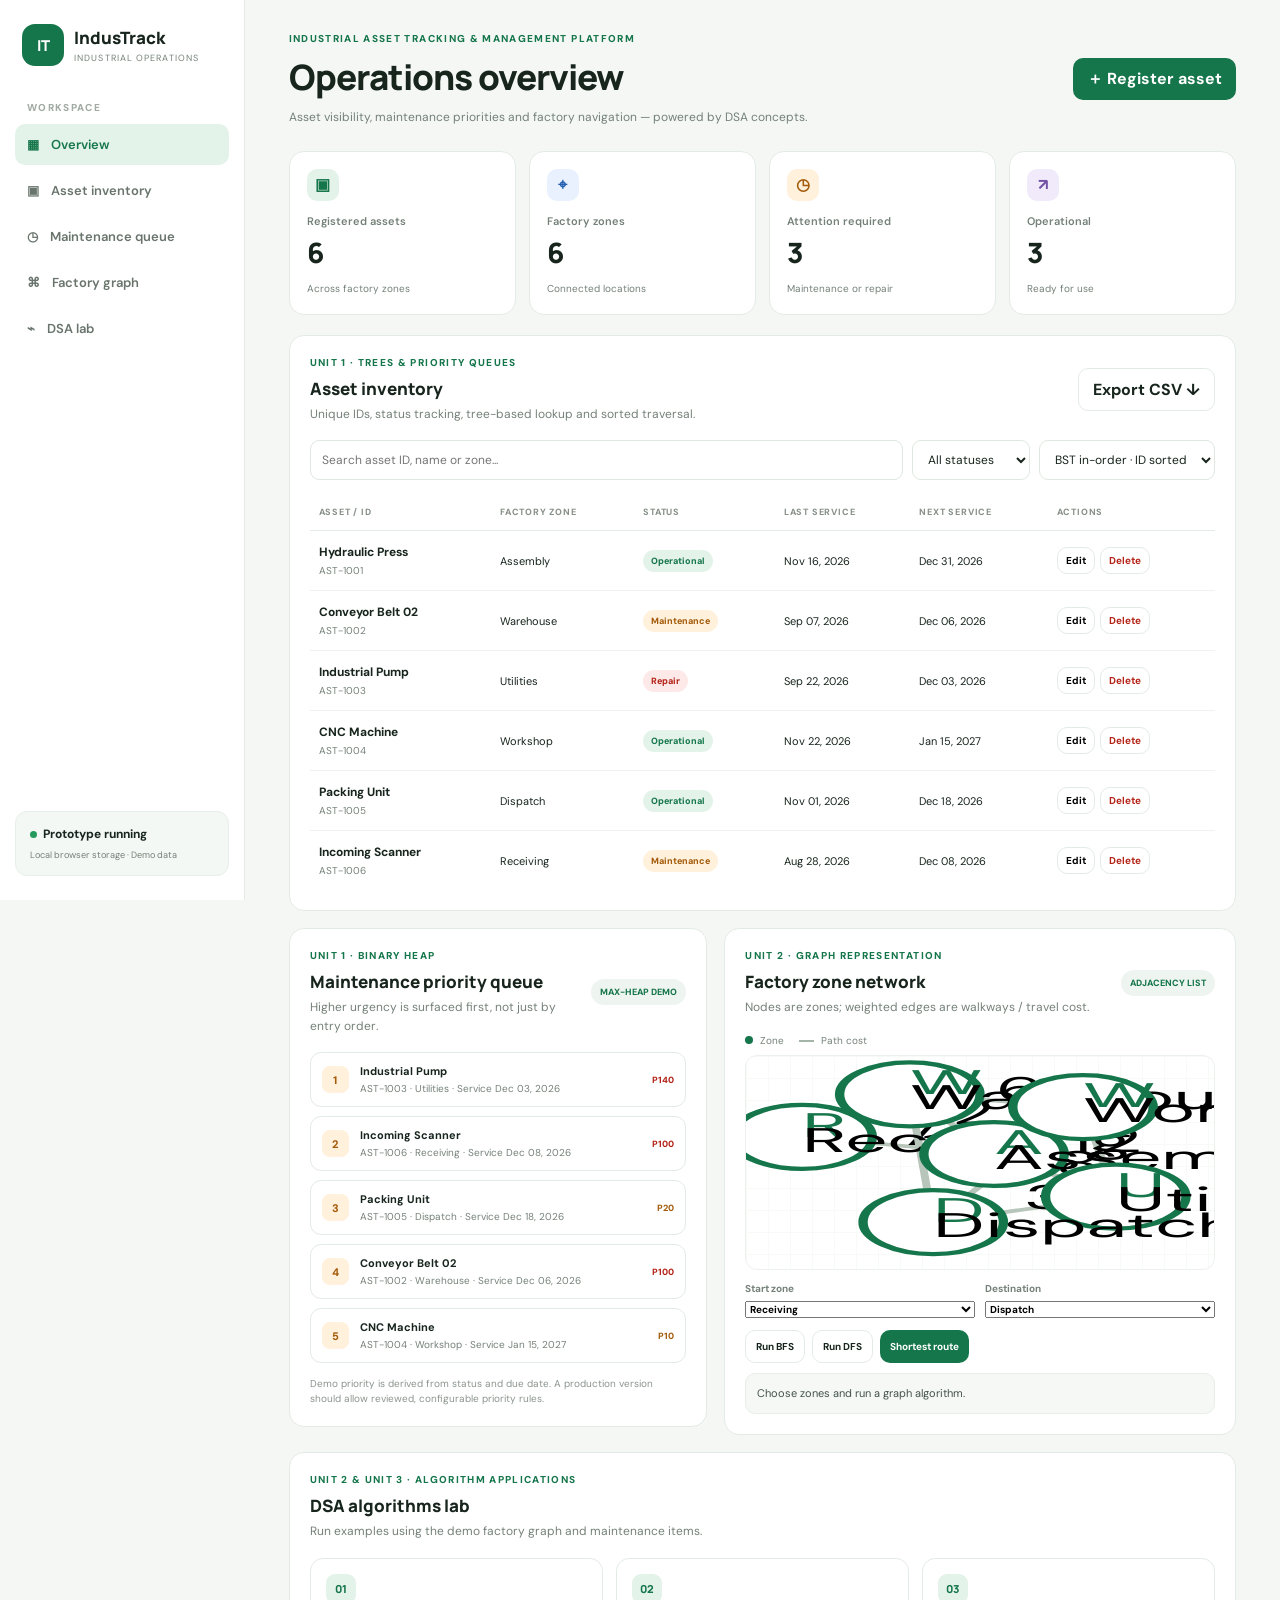
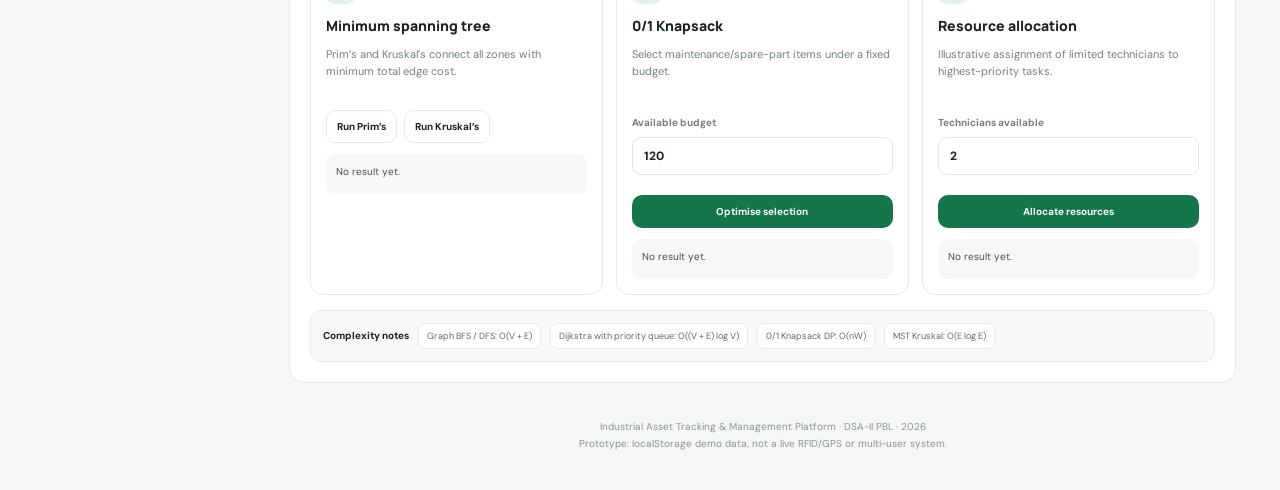
==== index.html @ 3bcb3d61 "Implement DSA-based industrial asset tracking" ====
<!DOCTYPE html>
<html lang="en">
<head>
  <meta charset="UTF-8">
  <meta name="viewport" content="width=device-width, initial-scale=1.0">
  <meta name="description" content="Industrial Asset Tracking and Management Platform with DSA visualisations for inventory, maintenance, factory navigation and resource optimisation.">
  <title>IndusTrack | Industrial Asset Tracking</title>
  <link rel="stylesheet" href="style.css">
</head>
<body>
  <aside class="sidebar">
    <a class="brand" href="#overview"><span class="brand-mark">IT</span><span><strong>IndusTrack</strong><small>INDUSTRIAL OPERATIONS</small></span></a>
    <p class="nav-label">WORKSPACE</p>
    <nav>
      <a class="nav-link active" href="#overview">▦ <span>Overview</span></a>
      <a class="nav-link" href="#inventory">▣ <span>Asset inventory</span></a>
      <a class="nav-link" href="#maintenance">◷ <span>Maintenance queue</span></a>
      <a class="nav-link" href="#factory">⌘ <span>Factory graph</span></a>
      <a class="nav-link" href="#algorithms">⌁ <span>DSA lab</span></a>
    </nav>
    <div class="sidebar-bottom"><span class="live-dot"></span><strong>Prototype running</strong><small>Local browser storage · Demo data</small></div>
  </aside>

  <main class="main">
    <header class="topbar" id="overview">
      <div><p class="eyebrow">INDUSTRIAL ASSET TRACKING & MANAGEMENT PLATFORM</p><h1>Operations overview</h1><p class="muted">Asset visibility, maintenance priorities and factory navigation — powered by DSA concepts.</p></div>
      <button class="primary" id="addAssetTop">＋ Register asset</button>
    </header>

    <section class="stats">
      <article class="stat-card"><div class="stat-icon green-icon">▣</div><span class="stat-label">Registered assets</span><strong id="totalAssets">0</strong><span class="stat-foot">Across factory zones</span></article>
      <article class="stat-card"><div class="stat-icon blue-icon">⌖</div><span class="stat-label">Factory zones</span><strong id="zoneCount">0</strong><span class="stat-foot">Connected locations</span></article>
      <article class="stat-card"><div class="stat-icon amber-icon">◷</div><span class="stat-label">Attention required</span><strong id="attentionAssets">0</strong><span class="stat-foot">Maintenance or repair</span></article>
      <article class="stat-card"><div class="stat-icon purple-icon">↗</div><span class="stat-label">Operational</span><strong id="operationalAssets">0</strong><span class="stat-foot">Ready for use</span></article>
    </section>

    <section class="panel" id="inventory">
      <div class="panel-head"><div><p class="eyebrow">UNIT 1 · TREES & PRIORITY QUEUES</p><h2>Asset inventory</h2><p class="muted">Unique IDs, status tracking, tree-based lookup and sorted traversal.</p></div><button class="secondary" id="exportBtn">Export CSV ↓</button></div>
      <div class="toolbar"><input id="searchInput" type="search" placeholder="Search asset ID, name or zone..." aria-label="Search assets"><select id="statusFilter" aria-label="Filter assets by status"><option value="All">All statuses</option><option>Operational</option><option>Maintenance</option><option>Repair</option><option>Retired</option></select><select id="treeOrder" aria-label="Inventory traversal"><option value="id">BST in-order · ID sorted</option><option value="name">Name sorted</option><option value="zone">Zone sorted</option></select></div>
      <div class="table-wrap"><table><thead><tr><th>ASSET / ID</th><th>FACTORY ZONE</th><th>STATUS</th><th>LAST SERVICE</th><th>NEXT SERVICE</th><th>ACTIONS</th></tr></thead><tbody id="assetTable"></tbody></table></div>
      <div id="emptyState" class="empty-state" hidden><div class="empty-icon">▣</div><h3>No matching assets</h3><p>Try another filter or register an asset.</p><button class="primary" id="addAssetEmpty">Register first asset</button></div>
    </section>

    <div class="two-col">
      <section class="panel" id="maintenance">
        <div class="panel-head"><div><p class="eyebrow">UNIT 1 · BINARY HEAP</p><h2>Maintenance priority queue</h2><p class="muted">Higher urgency is surfaced first, not just by entry order.</p></div><span class="pill">MAX-HEAP DEMO</span></div>
        <div id="maintenanceList" class="queue-list"></div>
        <p class="tiny-note">Demo priority is derived from status and due date. A production version should allow reviewed, configurable priority rules.</p>
      </section>
      <section class="panel" id="factory">
        <div class="panel-head"><div><p class="eyebrow">UNIT 2 · GRAPH REPRESENTATION</p><h2>Factory zone network</h2><p class="muted">Nodes are zones; weighted edges are walkways / travel cost.</p></div><span class="pill">ADJACENCY LIST</span></div>
        <div class="graph-summary"><span><i class="legend-node"></i> Zone</span><span><i class="legend-edge"></i> Path cost</span></div>
        <div id="graphView" class="graph-view" aria-label="Factory zone graph"></div>
        <div class="route-controls">
          <label>Start zone<select id="startZone"></select></label>
          <label>Destination<select id="endZone"></select></label>
        </div>
        <div class="button-row"><button class="secondary" id="bfsBtn">Run BFS</button><button class="secondary" id="dfsBtn">Run DFS</button><button class="primary" id="dijkstraBtn">Shortest route</button></div>
        <div id="graphResult" class="result-box">Choose zones and run a graph algorithm.</div>
      </section>
    </div>

    <section class="panel" id="algorithms">
      <div class="panel-head"><div><p class="eyebrow">UNIT 2 & UNIT 3 · ALGORITHM APPLICATIONS</p><h2>DSA algorithms lab</h2><p class="muted">Run examples using the demo factory graph and maintenance items.</p></div></div>
      <div class="algorithm-grid">
        <article class="algorithm-card"><div class="algo-number">01</div><h3>Minimum spanning tree</h3><p>Prim’s and Kruskal’s connect all zones with minimum total edge cost.</p><div class="button-row"><button class="secondary" id="primBtn">Run Prim’s</button><button class="secondary" id="kruskalBtn">Run Kruskal’s</button></div><div id="mstResult" class="mini-result">No result yet.</div></article>
        <article class="algorithm-card"><div class="algo-number">02</div><h3>0/1 Knapsack</h3><p>Select maintenance/spare-part items under a fixed budget.</p><label>Available budget <input id="budgetInput" type="number" min="1" value="120" step="10"></label><button class="primary full-btn" id="knapsackBtn">Optimise selection</button><div id="knapsackResult" class="mini-result">No result yet.</div></article>
        <article class="algorithm-card"><div class="algo-number">03</div><h3>Resource allocation</h3><p>Illustrative assignment of limited technicians to highest-priority tasks.</p><label>Technicians available <input id="technicianInput" type="number" min="1" max="10" value="2"></label><button class="primary full-btn" id="allocateBtn">Allocate resources</button><div id="allocationResult" class="mini-result">No result yet.</div></article>
      </div>
      <div class="complexity-strip"><strong>Complexity notes</strong><span>Graph BFS / DFS: O(V + E)</span><span>Dijkstra with priority queue: O((V + E) log V)</span><span>0/1 Knapsack DP: O(nW)</span><span>MST Kruskal: O(E log E)</span></div>
    </section>

    <footer>Industrial Asset Tracking & Management Platform · DSA-II PBL · <span id="year"></span><br><span class="footer-note">Prototype: localStorage demo data, not a live RFID/GPS or multi-user system.</span></footer>
  </main>

  <dialog id="assetDialog">
    <form id="assetForm">
      <div class="dialog-head"><div><p class="eyebrow">ASSET REGISTER</p><h2 id="dialogTitle">Register asset</h2></div><button type="button" class="icon-button" id="closeDialog" aria-label="Close">×</button></div>
      <input type="hidden" id="assetKey">
      <label>Asset name<input id="assetName" required maxlength="80" placeholder="e.g. Hydraulic Press"></label>
      <div class="form-grid"><label>Unique asset ID<input id="assetId" required maxlength="30" placeholder="e.g. AST-1005"></label><label>Factory zone<input id="assetLocation" required maxlength="80" placeholder="e.g. Assembly Line B"></label></div>
      <div class="form-grid"><label>Status<select id="assetStatus"><option>Operational</option><option>Maintenance</option><option>Repair</option><option>Retired</option></select></label><label>Next service date<input id="nextService" type="date" required></label></div>
      <label>Last service date<input id="lastService" type="date"></label>
      <p id="formError" class="form-error" role="alert"></p>
      <div class="dialog-actions"><button type="button" class="secondary" id="cancelDialog">Cancel</button><button type="submit" class="primary">Save asset</button></div>
    </form>
  </dialog>
  <script src="app.js"></script>
</body>
</html>
---- style.css ----
@import url('https://fonts.googleapis.com/css2?family=DM+Sans:wght@400;500;600;700&family=Manrope:wght@400;500;600;700;800&display=swap');
:root{--ink:#17251d;--muted:#748178;--line:#e4ebe5;--canvas:#f4f7f4;--green:#16764b;--green-dark:#105a38;--mint:#e4f3e9;--amber:#a45b0b;--amber-bg:#fff1dc;--red:#b42318;--red-bg:#fde9e7;--blue:#245fb0;--blue-bg:#e9f1ff;--purple:#7351a6;--purple-bg:#f0eafa;--white:#fff}
*{box-sizing:border-box}html{scroll-behavior:smooth;scroll-padding-top:22px}body{margin:0;background:var(--canvas);color:var(--ink);font-family:"DM Sans",sans-serif;display:flex;min-height:100vh}button,input,select{font:inherit}button{cursor:pointer;border:0;border-radius:10px;padding:10px 14px;font-weight:700;transition:background .15s,transform .15s}button:active{transform:scale(.98)}.primary{background:var(--green);color:white}.primary:hover{background:var(--green-dark)}.secondary{background:white;border:1px solid var(--line);color:var(--ink)}.secondary:hover{background:#f6faf6}.sidebar{width:245px;position:fixed;inset:0 auto 0 0;background:#fff;border-right:1px solid var(--line);padding:24px 15px;display:flex;flex-direction:column;z-index:3}.brand{display:flex;gap:10px;align-items:center;text-decoration:none;color:inherit;padding:0 7px 35px}.brand-mark{width:42px;height:42px;border-radius:13px;background:var(--green);color:#fff;display:grid;place-items:center;font:800 15px Manrope}.brand strong{display:block;font:800 17px Manrope}.brand small{display:block;font-size:9px;letter-spacing:1.1px;color:var(--muted);margin-top:3px}.nav-label,.eyebrow{font-size:10px;font-weight:800;letter-spacing:1.35px;color:var(--green);margin:0 0 8px}.nav-label{color:#a1aaa3;padding-left:12px;margin-bottom:10px}.sidebar nav{display:grid;gap:5px}.nav-link{padding:12px;border-radius:10px;text-decoration:none;color:#69756c;display:flex;gap:12px;align-items:center;font-weight:600;font-size:13px}.nav-link.active,.nav-link:hover{background:var(--mint);color:var(--green)}.sidebar-bottom{margin-top:auto;background:#f4f8f4;border:1px solid #e8efe8;padding:14px;border-radius:12px;font-size:11px}.sidebar-bottom strong{font-size:12px}.sidebar-bottom small{display:block;color:var(--muted);margin-top:7px}.live-dot{display:inline-block;width:7px;height:7px;border-radius:50%;background:#269a5e;margin-right:6px}.main{width:calc(100% - 245px);margin-left:245px;padding:32px clamp(18px,3.4vw,52px) 20px;max-width:1700px}.topbar{display:flex;justify-content:space-between;align-items:center;gap:18px;margin-bottom:24px}.topbar h1{font:800 clamp(25px,3vw,35px) Manrope;letter-spacing:-1px;margin:0 0 7px}.muted{color:var(--muted);font-size:12px;line-height:1.55;margin:0}.stats{display:grid;grid-template-columns:repeat(4,minmax(0,1fr));gap:13px;margin-bottom:20px}.stat-card,.panel{background:var(--white);border:1px solid var(--line);border-radius:15px}.stat-card{padding:17px;position:relative}.stat-icon{width:32px;height:32px;border-radius:10px;display:grid;place-items:center;font-weight:800;margin-bottom:13px}.green-icon{background:var(--mint);color:var(--green)}.blue-icon{background:var(--blue-bg);color:var(--blue)}.amber-icon{background:var(--amber-bg);color:var(--amber)}.purple-icon{background:var(--purple-bg);color:var(--purple)}.stat-label{display:block;color:var(--muted);font-size:11px;font-weight:600}.stat-card strong{display:block;font:800 28px Manrope;margin:5px 0}.stat-foot{font-size:10px;color:var(--muted)}.panel{padding:20px;margin-bottom:17px}.panel-head{display:flex;align-items:center;justify-content:space-between;gap:15px;margin-bottom:17px}.panel h2{font:800 17px Manrope;margin:0 0 5px}.pill{border-radius:40px;background:#eef4ef;color:var(--green);font-size:9px;font-weight:800;padding:7px 9px;white-space:nowrap}.toolbar{display:flex;gap:9px;margin-bottom:14px}.toolbar input{flex:1;min-width:140px}.toolbar input,.toolbar select,input,form select{border:1px solid #dfe7e0;border-radius:9px;background:white;padding:10px 11px;color:var(--ink);outline:none;font-size:12px}.toolbar input:focus,input:focus,select:focus{border-color:#69a986;box-shadow:0 0 0 3px #e6f4eb}.table-wrap{overflow-x:auto}table{border-collapse:collapse;width:100%;min-width:760px;text-align:left}th{font-size:9px;letter-spacing:.8px;color:#879188;font-weight:800;padding:12px 9px;border-bottom:1px solid var(--line)}td{padding:13px 9px;border-bottom:1px solid #eff3ef;font-size:11px;vertical-align:middle}tbody tr:last-child td{border-bottom:0}.asset-name{font-weight:700;font-size:12px;display:block}.asset-id{color:var(--muted);font-size:10px;display:block;margin-top:4px}.status{display:inline-flex;border-radius:30px;padding:5px 8px;font-size:9px;font-weight:800;white-space:nowrap}.status-Operational{background:var(--mint);color:var(--green)}.status-Maintenance{background:var(--amber-bg);color:var(--amber)}.status-Repair{background:var(--red-bg);color:var(--red)}.status-Retired{background:#edf0ee;color:#59635d}.actions{display:flex;gap:5px}.small-btn{padding:6px 8px;border:1px solid var(--line);background:#fff;font-size:10px}.small-btn.delete{color:var(--red)}.empty-state{text-align:center;padding:30px 8px}.empty-state h3{margin:0 0 7px}.empty-state p{font-size:12px;color:var(--muted);margin-bottom:14px}.empty-icon{font-size:30px;color:var(--green);margin-bottom:8px}.two-col{display:grid;grid-template-columns:minmax(0,.9fr) minmax(0,1.1fr);gap:17px;align-items:start}.queue-list{display:grid;gap:9px}.queue-item{display:grid;grid-template-columns:28px minmax(0,1fr) auto;align-items:center;gap:10px;padding:11px;border:1px solid var(--line);border-radius:11px}.queue-rank{height:27px;width:27px;display:grid;place-items:center;border-radius:8px;background:var(--amber-bg);color:var(--amber);font-size:11px;font-weight:800}.queue-item strong{display:block;font-size:11px}.queue-item small{display:block;color:var(--muted);font-size:10px;margin-top:4px}.priority{font-size:9px;font-weight:800;color:var(--amber)}.priority.high{color:var(--red)}.tiny-note,.footer-note{color:#8a958c;font-size:10px;line-height:1.5;margin:13px 0 0}.graph-summary{display:flex;gap:15px;font-size:10px;color:var(--muted);margin-bottom:8px}.legend-node{display:inline-block;width:8px;height:8px;background:var(--green);border-radius:50%;margin-right:4px}.legend-edge{display:inline-block;width:15px;border-top:2px solid #a5b4a8;margin-right:4px;vertical-align:middle}.graph-view{height:215px;border:1px solid #edf1ed;border-radius:12px;background:linear-gradient(#f8faf8 1px,transparent 1px),linear-gradient(90deg,#f8faf8 1px,transparent 1px);background-size:22px 22px;overflow:hidden}.graph-view svg{width:100%;height:100%;display:block}.route-controls{display:grid;grid-template-columns:1fr 1fr;gap:10px;margin:12px 0}.route-controls label,.algorithm-card label{font-size:10px;color:var(--muted);font-weight:700}.route-controls select,.algorithm-card label input{display:block;width:100%;margin-top:6px}.button-row{display:flex;flex-wrap:wrap;gap:7px}.button-row button{font-size:10px;padding:9px 10px}.result-box{margin-top:10px;padding:11px;background:#f5f8f5;border:1px solid #e8eee8;border-radius:10px;font-size:11px;line-height:1.6;color:#445249;overflow-wrap:anywhere}.algorithm-grid{display:grid;grid-template-columns:repeat(3,minmax(0,1fr));gap:13px}.algorithm-card{border:1px solid var(--line);border-radius:13px;padding:15px;min-width:0}.algo-number{font:800 11px Manrope;color:var(--green);background:var(--mint);display:grid;place-items:center;width:30px;height:30px;border-radius:9px;margin-bottom:12px}.algorithm-card h3{font:800 14px Manrope;margin:0 0 7px}.algorithm-card p{font-size:11px;color:var(--muted);line-height:1.55;min-height:51px;margin-bottom:13px}.algorithm-card label input{margin-bottom:11px}.full-btn{width:100%;margin-top:9px;font-size:10px}.mini-result{background:#f5f8f5;border-radius:9px;padding:10px;font-size:10px;line-height:1.55;color:#445249;margin-top:11px;min-height:40px;overflow-wrap:anywhere}.complexity-strip{display:flex;gap:9px;flex-wrap:wrap;align-items:center;background:#f6f9f6;border:1px solid var(--line);border-radius:11px;padding:12px;margin-top:15px}.complexity-strip strong{font-size:10px}.complexity-strip span{font-size:9px;color:#5e6a60;background:white;border:1px solid var(--line);padding:6px 8px;border-radius:7px}footer{text-align:center;padding:18px;color:#8b968e;font-size:10px;line-height:1.7}dialog{border:0;border-radius:17px;padding:0;width:min(520px,calc(100% - 26px));box-shadow:0 24px 80px #10271b35}dialog::backdrop{background:#13271d88;backdrop-filter:blur(3px)}dialog form{padding:24px}.dialog-head{display:flex;justify-content:space-between;align-items:flex-start;margin-bottom:21px}.dialog-head h2{font:800 21px Manrope;margin:0}.icon-button{font-size:24px;padding:0;width:32px;height:32px;background:#f3f6f3;color:#536057}.dialog-head .eyebrow{margin-bottom:6px}form label{display:block;font-size:11px;font-weight:700;margin-bottom:13px}form label input,form label select{display:block;width:100%;margin-top:7px;font-weight:400}.form-grid{display:grid;grid-template-columns:1fr 1fr;gap:12px}.dialog-actions{display:flex;justify-content:flex-end;gap:9px;margin-top:18px}.form-error{color:var(--red);font-size:11px;min-height:15px;margin:0}
@media(max-width:1150px){.stats{grid-template-columns:repeat(2,minmax(0,1fr))}.two-col{grid-template-columns:1fr}.algorithm-grid{grid-template-columns:1fr 1fr}}@media(max-width:760px){.sidebar{width:64px;padding:19px 7px}.brand{padding:0 3px 30px}.brand>span:last-child,.nav-label,.nav-link span,.sidebar-bottom{display:none}.brand-mark{width:42px}.nav-link{justify-content:center;padding:13px 0}.main{margin-left:64px;width:calc(100% - 64px);padding:22px 12px}.topbar{align-items:flex-start}.topbar .primary{white-space:nowrap;padding:9px}.stats{gap:8px}.stat-card{padding:12px}.stat-card strong{font-size:24px}.panel{padding:14px}.panel-head{align-items:flex-start}.toolbar{flex-direction:column}.algorithm-grid{grid-template-columns:1fr}.algorithm-card p{min-height:0}.form-grid{grid-template-columns:1fr;gap:0}.route-controls{grid-template-columns:1fr 1fr}}
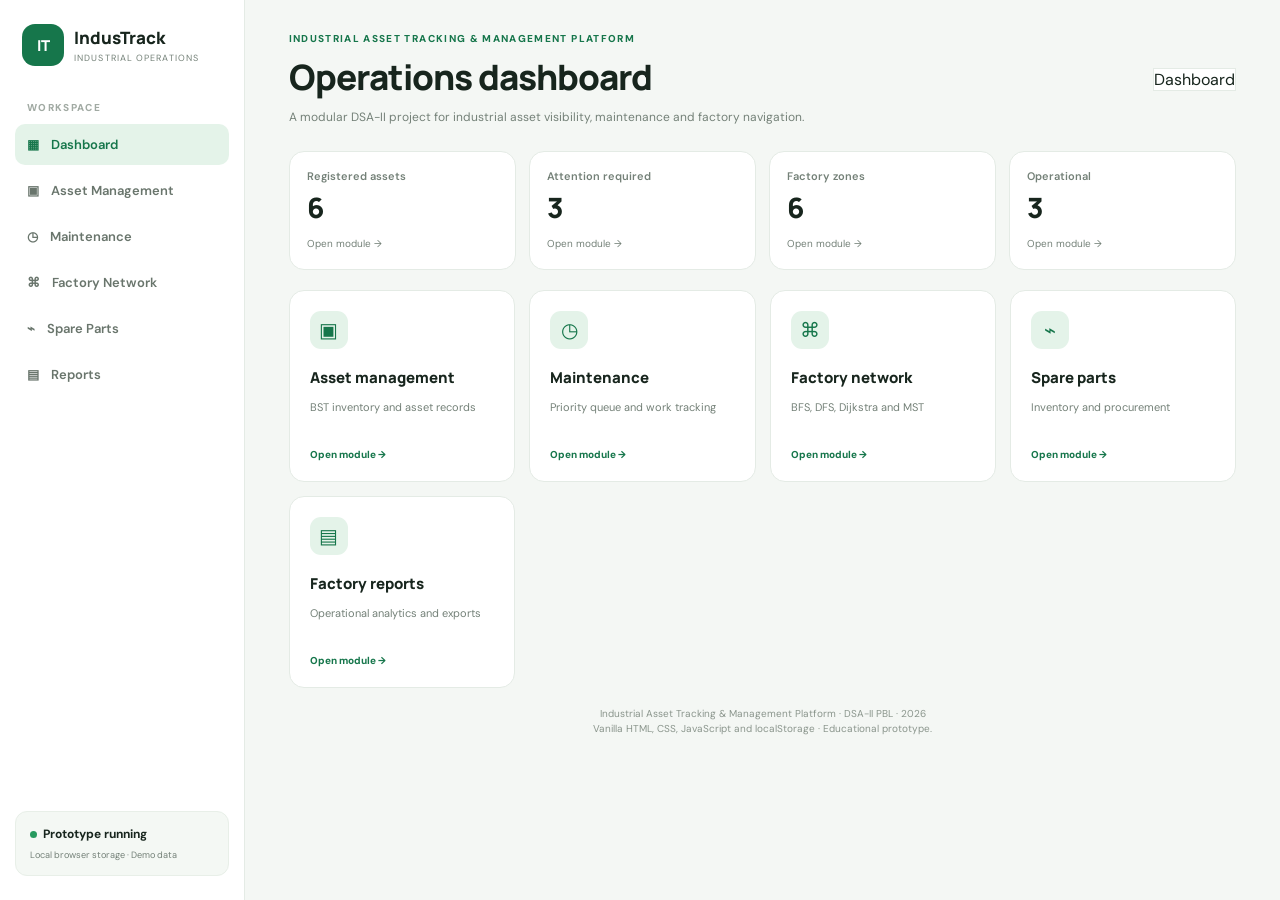
==== commit 59169ca6: "updation" ====
--- a/index.html
+++ b/index.html
@@ -1,90 +1,21 @@
-<!DOCTYPE html>
+<!doctype html>
 <html lang="en">
+
 <head>
-  <meta charset="UTF-8">
-  <meta name="viewport" content="width=device-width, initial-scale=1.0">
-  <meta name="description" content="Industrial Asset Tracking and Management Platform with DSA visualisations for inventory, maintenance, factory navigation and resource optimisation.">
-  <title>IndusTrack | Industrial Asset Tracking</title>
-  <link rel="stylesheet" href="style.css">
+    <meta charset="utf-8">
+    <meta name="viewport" content="width=device-width,initial-scale=1">
+    <meta name="description" content="Industrial Asset Tracking and Management Platform">
+    <title>IndusTrack | Dashboard</title>
+    <link rel="stylesheet" href="style.css">
 </head>
-<body>
-  <aside class="sidebar">
-    <a class="brand" href="#overview"><span class="brand-mark">IT</span><span><strong>IndusTrack</strong><small>INDUSTRIAL OPERATIONS</small></span></a>
-    <p class="nav-label">WORKSPACE</p>
-    <nav>
-      <a class="nav-link active" href="#overview">▦ <span>Overview</span></a>
-      <a class="nav-link" href="#inventory">▣ <span>Asset inventory</span></a>
-      <a class="nav-link" href="#maintenance">◷ <span>Maintenance queue</span></a>
-      <a class="nav-link" href="#factory">⌘ <span>Factory graph</span></a>
-      <a class="nav-link" href="#algorithms">⌁ <span>DSA lab</span></a>
-    </nav>
-    <div class="sidebar-bottom"><span class="live-dot"></span><strong>Prototype running</strong><small>Local browser storage · Demo data</small></div>
-  </aside>
 
-  <main class="main">
-    <header class="topbar" id="overview">
-      <div><p class="eyebrow">INDUSTRIAL ASSET TRACKING & MANAGEMENT PLATFORM</p><h1>Operations overview</h1><p class="muted">Asset visibility, maintenance priorities and factory navigation — powered by DSA concepts.</p></div>
-      <button class="primary" id="addAssetTop">＋ Register asset</button>
-    </header>
+<body data-page="dashboard">
+    <script src="js/common.js"></script>
+    <script>
+        renderShell("index", "Operations dashboard", "A modular DSA-II project for industrial asset visibility, maintenance and factory navigation.");
+        const assets = loadAssets(), stats = [["Registered assets", assets.length, "assets.html"], ["Attention required", assets.filter(a => ["Maintenance", "Repair"].includes(a.status)).length, "maintenance.html"], ["Factory zones", zones.length, "factory-network.html"], ["Operational", assets.filter(a => a.status === "Operational").length, "assets.html"]];
+        document.getElementById("pageContent").innerHTML = `<section class="stats">${stats.map(s => `<a class="stat-card dashboard-stat" href="${s[2]}"><span class="stat-label">${s[0]}</span><strong>${s[1]}</strong><span class="stat-foot">Open module →</span></a>`).join("")}</section><section class="module-grid">${[["assets.html", "▣", "Asset management", "BST inventory and asset records"], ["maintenance.html", "◷", "Maintenance", "Priority queue and work tracking"], ["factory-network.html", "⌘", "Factory network", "BFS, DFS, Dijkstra and MST"], ["spare-parts.html", "⌁", "Spare parts", "Inventory and procurement"], ["reports.html", "▤", "Factory reports", "Operational analytics and exports"]].map(m => `<a class="module-card" href="${m[0]}"><span class="module-icon">${m[1]}</span><h2>${m[2]}</h2><p>${m[3]}</p><span class="module-link">Open module →</span></a>`).join("")}</section>`;
+    </script>
+</body>
 
-    <section class="stats">
-      <article class="stat-card"><div class="stat-icon green-icon">▣</div><span class="stat-label">Registered assets</span><strong id="totalAssets">0</strong><span class="stat-foot">Across factory zones</span></article>
-      <article class="stat-card"><div class="stat-icon blue-icon">⌖</div><span class="stat-label">Factory zones</span><strong id="zoneCount">0</strong><span class="stat-foot">Connected locations</span></article>
-      <article class="stat-card"><div class="stat-icon amber-icon">◷</div><span class="stat-label">Attention required</span><strong id="attentionAssets">0</strong><span class="stat-foot">Maintenance or repair</span></article>
-      <article class="stat-card"><div class="stat-icon purple-icon">↗</div><span class="stat-label">Operational</span><strong id="operationalAssets">0</strong><span class="stat-foot">Ready for use</span></article>
-    </section>
-
-    <section class="panel" id="inventory">
-      <div class="panel-head"><div><p class="eyebrow">UNIT 1 · TREES & PRIORITY QUEUES</p><h2>Asset inventory</h2><p class="muted">Unique IDs, status tracking, tree-based lookup and sorted traversal.</p></div><button class="secondary" id="exportBtn">Export CSV ↓</button></div>
-      <div class="toolbar"><input id="searchInput" type="search" placeholder="Search asset ID, name or zone..." aria-label="Search assets"><select id="statusFilter" aria-label="Filter assets by status"><option value="All">All statuses</option><option>Operational</option><option>Maintenance</option><option>Repair</option><option>Retired</option></select><select id="treeOrder" aria-label="Inventory traversal"><option value="id">BST in-order · ID sorted</option><option value="name">Name sorted</option><option value="zone">Zone sorted</option></select></div>
-      <div class="table-wrap"><table><thead><tr><th>ASSET / ID</th><th>FACTORY ZONE</th><th>STATUS</th><th>LAST SERVICE</th><th>NEXT SERVICE</th><th>ACTIONS</th></tr></thead><tbody id="assetTable"></tbody></table></div>
-      <div id="emptyState" class="empty-state" hidden><div class="empty-icon">▣</div><h3>No matching assets</h3><p>Try another filter or register an asset.</p><button class="primary" id="addAssetEmpty">Register first asset</button></div>
-    </section>
-
-    <div class="two-col">
-      <section class="panel" id="maintenance">
-        <div class="panel-head"><div><p class="eyebrow">UNIT 1 · BINARY HEAP</p><h2>Maintenance priority queue</h2><p class="muted">Higher urgency is surfaced first, not just by entry order.</p></div><span class="pill">MAX-HEAP DEMO</span></div>
-        <div id="maintenanceList" class="queue-list"></div>
-        <p class="tiny-note">Demo priority is derived from status and due date. A production version should allow reviewed, configurable priority rules.</p>
-      </section>
-      <section class="panel" id="factory">
-        <div class="panel-head"><div><p class="eyebrow">UNIT 2 · GRAPH REPRESENTATION</p><h2>Factory zone network</h2><p class="muted">Nodes are zones; weighted edges are walkways / travel cost.</p></div><span class="pill">ADJACENCY LIST</span></div>
-        <div class="graph-summary"><span><i class="legend-node"></i> Zone</span><span><i class="legend-edge"></i> Path cost</span></div>
-        <div id="graphView" class="graph-view" aria-label="Factory zone graph"></div>
-        <div class="route-controls">
-          <label>Start zone<select id="startZone"></select></label>
-          <label>Destination<select id="endZone"></select></label>
-        </div>
-        <div class="button-row"><button class="secondary" id="bfsBtn">Run BFS</button><button class="secondary" id="dfsBtn">Run DFS</button><button class="primary" id="dijkstraBtn">Shortest route</button></div>
-        <div id="graphResult" class="result-box">Choose zones and run a graph algorithm.</div>
-      </section>
-    </div>
-
-    <section class="panel" id="algorithms">
-      <div class="panel-head"><div><p class="eyebrow">UNIT 2 & UNIT 3 · ALGORITHM APPLICATIONS</p><h2>DSA algorithms lab</h2><p class="muted">Run examples using the demo factory graph and maintenance items.</p></div></div>
-      <div class="algorithm-grid">
-        <article class="algorithm-card"><div class="algo-number">01</div><h3>Minimum spanning tree</h3><p>Prim’s and Kruskal’s connect all zones with minimum total edge cost.</p><div class="button-row"><button class="secondary" id="primBtn">Run Prim’s</button><button class="secondary" id="kruskalBtn">Run Kruskal’s</button></div><div id="mstResult" class="mini-result">No result yet.</div></article>
-        <article class="algorithm-card"><div class="algo-number">02</div><h3>0/1 Knapsack</h3><p>Select maintenance/spare-part items under a fixed budget.</p><label>Available budget <input id="budgetInput" type="number" min="1" value="120" step="10"></label><button class="primary full-btn" id="knapsackBtn">Optimise selection</button><div id="knapsackResult" class="mini-result">No result yet.</div></article>
-        <article class="algorithm-card"><div class="algo-number">03</div><h3>Resource allocation</h3><p>Illustrative assignment of limited technicians to highest-priority tasks.</p><label>Technicians available <input id="technicianInput" type="number" min="1" max="10" value="2"></label><button class="primary full-btn" id="allocateBtn">Allocate resources</button><div id="allocationResult" class="mini-result">No result yet.</div></article>
-      </div>
-      <div class="complexity-strip"><strong>Complexity notes</strong><span>Graph BFS / DFS: O(V + E)</span><span>Dijkstra with priority queue: O((V + E) log V)</span><span>0/1 Knapsack DP: O(nW)</span><span>MST Kruskal: O(E log E)</span></div>
-    </section>
-
-    <footer>Industrial Asset Tracking & Management Platform · DSA-II PBL · <span id="year"></span><br><span class="footer-note">Prototype: localStorage demo data, not a live RFID/GPS or multi-user system.</span></footer>
-  </main>
-
-  <dialog id="assetDialog">
-    <form id="assetForm">
-      <div class="dialog-head"><div><p class="eyebrow">ASSET REGISTER</p><h2 id="dialogTitle">Register asset</h2></div><button type="button" class="icon-button" id="closeDialog" aria-label="Close">×</button></div>
-      <input type="hidden" id="assetKey">
-      <label>Asset name<input id="assetName" required maxlength="80" placeholder="e.g. Hydraulic Press"></label>
-      <div class="form-grid"><label>Unique asset ID<input id="assetId" required maxlength="30" placeholder="e.g. AST-1005"></label><label>Factory zone<input id="assetLocation" required maxlength="80" placeholder="e.g. Assembly Line B"></label></div>
-      <div class="form-grid"><label>Status<select id="assetStatus"><option>Operational</option><option>Maintenance</option><option>Repair</option><option>Retired</option></select></label><label>Next service date<input id="nextService" type="date" required></label></div>
-      <label>Last service date<input id="lastService" type="date"></label>
-      <p id="formError" class="form-error" role="alert"></p>
-      <div class="dialog-actions"><button type="button" class="secondary" id="cancelDialog">Cancel</button><button type="submit" class="primary">Save asset</button></div>
-    </form>
-  </dialog>
-  <script src="app.js"></script>
-</body>
 </html>
--- a/style.css
+++ b/style.css
@@ -1,4 +1,6 @@
 @import url('https://fonts.googleapis.com/css2?family=DM+Sans:wght@400;500;600;700&family=Manrope:wght@400;500;600;700;800&display=swap');
 :root{--ink:#17251d;--muted:#748178;--line:#e4ebe5;--canvas:#f4f7f4;--green:#16764b;--green-dark:#105a38;--mint:#e4f3e9;--amber:#a45b0b;--amber-bg:#fff1dc;--red:#b42318;--red-bg:#fde9e7;--blue:#245fb0;--blue-bg:#e9f1ff;--purple:#7351a6;--purple-bg:#f0eafa;--white:#fff}
-*{box-sizing:border-box}html{scroll-behavior:smooth;scroll-padding-top:22px}body{margin:0;background:var(--canvas);color:var(--ink);font-family:"DM Sans",sans-serif;display:flex;min-height:100vh}button,input,select{font:inherit}button{cursor:pointer;border:0;border-radius:10px;padding:10px 14px;font-weight:700;transition:background .15s,transform .15s}button:active{transform:scale(.98)}.primary{background:var(--green);color:white}.primary:hover{background:var(--green-dark)}.secondary{background:white;border:1px solid var(--line);color:var(--ink)}.secondary:hover{background:#f6faf6}.sidebar{width:245px;position:fixed;inset:0 auto 0 0;background:#fff;border-right:1px solid var(--line);padding:24px 15px;display:flex;flex-direction:column;z-index:3}.brand{display:flex;gap:10px;align-items:center;text-decoration:none;color:inherit;padding:0 7px 35px}.brand-mark{width:42px;height:42px;border-radius:13px;background:var(--green);color:#fff;display:grid;place-items:center;font:800 15px Manrope}.brand strong{display:block;font:800 17px Manrope}.brand small{display:block;font-size:9px;letter-spacing:1.1px;color:var(--muted);margin-top:3px}.nav-label,.eyebrow{font-size:10px;font-weight:800;letter-spacing:1.35px;color:var(--green);margin:0 0 8px}.nav-label{color:#a1aaa3;padding-left:12px;margin-bottom:10px}.sidebar nav{display:grid;gap:5px}.nav-link{padding:12px;border-radius:10px;text-decoration:none;color:#69756c;display:flex;gap:12px;align-items:center;font-weight:600;font-size:13px}.nav-link.active,.nav-link:hover{background:var(--mint);color:var(--green)}.sidebar-bottom{margin-top:auto;background:#f4f8f4;border:1px solid #e8efe8;padding:14px;border-radius:12px;font-size:11px}.sidebar-bottom strong{font-size:12px}.sidebar-bottom small{display:block;color:var(--muted);margin-top:7px}.live-dot{display:inline-block;width:7px;height:7px;border-radius:50%;background:#269a5e;margin-right:6px}.main{width:calc(100% - 245px);margin-left:245px;padding:32px clamp(18px,3.4vw,52px) 20px;max-width:1700px}.topbar{display:flex;justify-content:space-between;align-items:center;gap:18px;margin-bottom:24px}.topbar h1{font:800 clamp(25px,3vw,35px) Manrope;letter-spacing:-1px;margin:0 0 7px}.muted{color:var(--muted);font-size:12px;line-height:1.55;margin:0}.stats{display:grid;grid-template-columns:repeat(4,minmax(0,1fr));gap:13px;margin-bottom:20px}.stat-card,.panel{background:var(--white);border:1px solid var(--line);border-radius:15px}.stat-card{padding:17px;position:relative}.stat-icon{width:32px;height:32px;border-radius:10px;display:grid;place-items:center;font-weight:800;margin-bottom:13px}.green-icon{background:var(--mint);color:var(--green)}.blue-icon{background:var(--blue-bg);color:var(--blue)}.amber-icon{background:var(--amber-bg);color:var(--amber)}.purple-icon{background:var(--purple-bg);color:var(--purple)}.stat-label{display:block;color:var(--muted);font-size:11px;font-weight:600}.stat-card strong{display:block;font:800 28px Manrope;margin:5px 0}.stat-foot{font-size:10px;color:var(--muted)}.panel{padding:20px;margin-bottom:17px}.panel-head{display:flex;align-items:center;justify-content:space-between;gap:15px;margin-bottom:17px}.panel h2{font:800 17px Manrope;margin:0 0 5px}.pill{border-radius:40px;background:#eef4ef;color:var(--green);font-size:9px;font-weight:800;padding:7px 9px;white-space:nowrap}.toolbar{display:flex;gap:9px;margin-bottom:14px}.toolbar input{flex:1;min-width:140px}.toolbar input,.toolbar select,input,form select{border:1px solid #dfe7e0;border-radius:9px;background:white;padding:10px 11px;color:var(--ink);outline:none;font-size:12px}.toolbar input:focus,input:focus,select:focus{border-color:#69a986;box-shadow:0 0 0 3px #e6f4eb}.table-wrap{overflow-x:auto}table{border-collapse:collapse;width:100%;min-width:760px;text-align:left}th{font-size:9px;letter-spacing:.8px;color:#879188;font-weight:800;padding:12px 9px;border-bottom:1px solid var(--line)}td{padding:13px 9px;border-bottom:1px solid #eff3ef;font-size:11px;vertical-align:middle}tbody tr:last-child td{border-bottom:0}.asset-name{font-weight:700;font-size:12px;display:block}.asset-id{color:var(--muted);font-size:10px;display:block;margin-top:4px}.status{display:inline-flex;border-radius:30px;padding:5px 8px;font-size:9px;font-weight:800;white-space:nowrap}.status-Operational{background:var(--mint);color:var(--green)}.status-Maintenance{background:var(--amber-bg);color:var(--amber)}.status-Repair{background:var(--red-bg);color:var(--red)}.status-Retired{background:#edf0ee;color:#59635d}.actions{display:flex;gap:5px}.small-btn{padding:6px 8px;border:1px solid var(--line);background:#fff;font-size:10px}.small-btn.delete{color:var(--red)}.empty-state{text-align:center;padding:30px 8px}.empty-state h3{margin:0 0 7px}.empty-state p{font-size:12px;color:var(--muted);margin-bottom:14px}.empty-icon{font-size:30px;color:var(--green);margin-bottom:8px}.two-col{display:grid;grid-template-columns:minmax(0,.9fr) minmax(0,1.1fr);gap:17px;align-items:start}.queue-list{display:grid;gap:9px}.queue-item{display:grid;grid-template-columns:28px minmax(0,1fr) auto;align-items:center;gap:10px;padding:11px;border:1px solid var(--line);border-radius:11px}.queue-rank{height:27px;width:27px;display:grid;place-items:center;border-radius:8px;background:var(--amber-bg);color:var(--amber);font-size:11px;font-weight:800}.queue-item strong{display:block;font-size:11px}.queue-item small{display:block;color:var(--muted);font-size:10px;margin-top:4px}.priority{font-size:9px;font-weight:800;color:var(--amber)}.priority.high{color:var(--red)}.tiny-note,.footer-note{color:#8a958c;font-size:10px;line-height:1.5;margin:13px 0 0}.graph-summary{display:flex;gap:15px;font-size:10px;color:var(--muted);margin-bottom:8px}.legend-node{display:inline-block;width:8px;height:8px;background:var(--green);border-radius:50%;margin-right:4px}.legend-edge{display:inline-block;width:15px;border-top:2px solid #a5b4a8;margin-right:4px;vertical-align:middle}.graph-view{height:215px;border:1px solid #edf1ed;border-radius:12px;background:linear-gradient(#f8faf8 1px,transparent 1px),linear-gradient(90deg,#f8faf8 1px,transparent 1px);background-size:22px 22px;overflow:hidden}.graph-view svg{width:100%;height:100%;display:block}.route-controls{display:grid;grid-template-columns:1fr 1fr;gap:10px;margin:12px 0}.route-controls label,.algorithm-card label{font-size:10px;color:var(--muted);font-weight:700}.route-controls select,.algorithm-card label input{display:block;width:100%;margin-top:6px}.button-row{display:flex;flex-wrap:wrap;gap:7px}.button-row button{font-size:10px;padding:9px 10px}.result-box{margin-top:10px;padding:11px;background:#f5f8f5;border:1px solid #e8eee8;border-radius:10px;font-size:11px;line-height:1.6;color:#445249;overflow-wrap:anywhere}.algorithm-grid{display:grid;grid-template-columns:repeat(3,minmax(0,1fr));gap:13px}.algorithm-card{border:1px solid var(--line);border-radius:13px;padding:15px;min-width:0}.algo-number{font:800 11px Manrope;color:var(--green);background:var(--mint);display:grid;place-items:center;width:30px;height:30px;border-radius:9px;margin-bottom:12px}.algorithm-card h3{font:800 14px Manrope;margin:0 0 7px}.algorithm-card p{font-size:11px;color:var(--muted);line-height:1.55;min-height:51px;margin-bottom:13px}.algorithm-card label input{margin-bottom:11px}.full-btn{width:100%;margin-top:9px;font-size:10px}.mini-result{background:#f5f8f5;border-radius:9px;padding:10px;font-size:10px;line-height:1.55;color:#445249;margin-top:11px;min-height:40px;overflow-wrap:anywhere}.complexity-strip{display:flex;gap:9px;flex-wrap:wrap;align-items:center;background:#f6f9f6;border:1px solid var(--line);border-radius:11px;padding:12px;margin-top:15px}.complexity-strip strong{font-size:10px}.complexity-strip span{font-size:9px;color:#5e6a60;background:white;border:1px solid var(--line);padding:6px 8px;border-radius:7px}footer{text-align:center;padding:18px;color:#8b968e;font-size:10px;line-height:1.7}dialog{border:0;border-radius:17px;padding:0;width:min(520px,calc(100% - 26px));box-shadow:0 24px 80px #10271b35}dialog::backdrop{background:#13271d88;backdrop-filter:blur(3px)}dialog form{padding:24px}.dialog-head{display:flex;justify-content:space-between;align-items:flex-start;margin-bottom:21px}.dialog-head h2{font:800 21px Manrope;margin:0}.icon-button{font-size:24px;padding:0;width:32px;height:32px;background:#f3f6f3;color:#536057}.dialog-head .eyebrow{margin-bottom:6px}form label{display:block;font-size:11px;font-weight:700;margin-bottom:13px}form label input,form label select{display:block;width:100%;margin-top:7px;font-weight:400}.form-grid{display:grid;grid-template-columns:1fr 1fr;gap:12px}.dialog-actions{display:flex;justify-content:flex-end;gap:9px;margin-top:18px}.form-error{color:var(--red);font-size:11px;min-height:15px;margin:0}
+*{box-sizing:border-box}html{scroll-behavior:smooth;scroll-padding-top:22px}body{margin:0;background:var(--canvas);color:var(--ink);font-family:"DM Sans",sans-serif;display:flex;min-height:100vh}button,input,select{font:inherit}button{cursor:pointer;border:0;border-radius:10px;padding:10px 14px;font-weight:700;transition:background .15s,transform .15s}button:active{transform:scale(.98)}.primary{background:var(--green);color:white}.primary:hover{background:var(--green-dark)}.secondary{background:white;border:1px solid var(--line);color:var(--ink)}.secondary:hover{background:#f6faf6}.sidebar{width:245px;position:fixed;inset:0 auto 0 0;background:#fff;border-right:1px solid var(--line);padding:24px 15px;display:flex;flex-direction:column;z-index:3}.brand{display:flex;gap:10px;align-items:center;text-decoration:none;color:inherit;padding:0 7px 35px}.brand-mark{width:42px;height:42px;border-radius:13px;background:var(--green);color:#fff;display:grid;place-items:center;font:800 15px Manrope}.brand strong{display:block;font:800 17px Manrope}.brand small{display:block;font-size:9px;letter-spacing:1.1px;color:var(--muted);margin-top:3px}.nav-label,.eyebrow{font-size:10px;font-weight:800;letter-spacing:1.35px;color:var(--green);margin:0 0 8px}.nav-label{color:#a1aaa3;padding-left:12px;margin-bottom:10px}.sidebar nav{display:grid;gap:5px}.nav-link{padding:12px;border-radius:10px;text-decoration:none;color:#69756c;display:flex;gap:12px;align-items:center;font-weight:600;font-size:13px}.nav-link.active,.nav-link:hover{background:var(--mint);color:var(--green)}.sidebar-bottom{margin-top:auto;background:#f4f8f4;border:1px solid #e8efe8;padding:14px;border-radius:12px;font-size:11px}.sidebar-bottom strong{font-size:12px}.sidebar-bottom small{display:block;color:var(--muted);margin-top:7px}.live-dot{display:inline-block;width:7px;height:7px;border-radius:50%;background:#269a5e;margin-right:6px}.main{width:calc(100% - 245px);margin-left:245px;padding:32px clamp(18px,3.4vw,52px) 20px;max-width:1700px}.topbar{display:flex;justify-content:space-between;align-items:center;gap:18px;margin-bottom:24px}.topbar h1{font:800 clamp(25px,3vw,35px) Manrope;letter-spacing:-1px;margin:0 0 7px}.muted{color:var(--muted);font-size:12px;line-height:1.55;margin:0}.stats{display:grid;grid-template-columns:repeat(4,minmax(0,1fr));gap:13px;margin-bottom:20px}.stat-card,.panel{background:var(--white);border:1px solid var(--line);border-radius:15px}.stat-card{padding:17px;position:relative}.stat-icon{width:32px;height:32px;border-radius:10px;display:grid;place-items:center;font-weight:800;margin-bottom:13px}.green-icon{background:var(--mint);color:var(--green)}.blue-icon{background:var(--blue-bg);color:var(--blue)}.amber-icon{background:var(--amber-bg);color:var(--amber)}.purple-icon{background:var(--purple-bg);color:var(--purple)}.stat-label{display:block;color:var(--muted);font-size:11px;font-weight:600}.stat-card strong{display:block;font:800 28px Manrope;margin:5px 0}.stat-foot{font-size:10px;color:var(--muted)}.panel{padding:20px;margin-bottom:17px}.panel-head{display:flex;align-items:center;justify-content:space-between;gap:15px;margin-bottom:17px}.panel h2{font:800 17px Manrope;margin:0 0 5px}.pill{border-radius:40px;background:#eef4ef;color:var(--green);font-size:9px;font-weight:800;padding:7px 9px;white-space:nowrap}.toolbar{display:flex;gap:9px;margin-bottom:14px}.toolbar input{flex:1;min-width:140px}.toolbar input,.toolbar select,input,form select{border:1px solid #dfe7e0;border-radius:9px;background:white;padding:10px 11px;color:var(--ink);outline:none;font-size:12px}.toolbar input:focus,input:focus,select:focus{border-color:#69a986;box-shadow:0 0 0 3px #e6f4eb}.table-wrap{overflow-x:auto}table{border-collapse:collapse;width:100%;min-width:760px;text-align:left}th{font-size:9px;letter-spacing:.8px;color:#879188;font-weight:800;padding:12px 9px;border-bottom:1px solid var(--line)}td{padding:13px 9px;border-bottom:1px solid #eff3ef;font-size:11px;vertical-align:middle}tbody tr:last-child td{border-bottom:0}.asset-name{font-weight:700;font-size:12px;display:block}.asset-id{color:var(--muted);font-size:10px;display:block;margin-top:4px}.status{display:inline-flex;border-radius:30px;padding:5px 8px;font-size:9px;font-weight:800;white-space:nowrap}.status-Operational{background:var(--mint);color:var(--green)}.status-Maintenance{background:var(--amber-bg);color:var(--amber)}.status-Repair{background:var(--red-bg);color:var(--red)}.status-Retired{background:#edf0ee;color:#59635d}.actions{display:flex;gap:5px}.small-btn{padding:6px 8px;border:1px solid var(--line);background:#fff;font-size:10px}.small-btn.delete{color:var(--red)}.empty-state{text-align:center;padding:30px 8px}.empty-state h3{margin:0 0 7px}.empty-state p{font-size:12px;color:var(--muted);margin-bottom:14px}.empty-icon{font-size:30px;color:var(--green);margin-bottom:8px}.two-col{display:grid;grid-template-columns:minmax(0,.9fr) minmax(0,1.1fr);gap:17px;align-items:start}.queue-list{display:grid;gap:9px}.queue-item{display:grid;grid-template-columns:28px minmax(0,1fr) auto;align-items:center;gap:10px;padding:11px;border:1px solid var(--line);border-radius:11px}.queue-rank{height:27px;width:27px;display:grid;place-items:center;border-radius:8px;background:var(--amber-bg);color:var(--amber);font-size:11px;font-weight:800}.queue-item strong{display:block;font-size:11px}.queue-item small{display:block;color:var(--muted);font-size:10px;margin-top:4px}.priority{font-size:9px;font-weight:800;color:var(--amber)}.priority.high{color:var(--red)}.tiny-note,.footer-note{color:#8a958c;font-size:10px;line-height:1.5;margin:13px 0 0}.graph-summary{display:flex;gap:15px;font-size:10px;color:var(--muted);margin-bottom:8px}.legend-node{display:inline-block;width:8px;height:8px;background:var(--green);border-radius:50%;margin-right:4px}.legend-edge{display:inline-block;width:15px;border-top:2px solid #a5b4a8;margin-right:4px;vertical-align:middle}.graph-view{height:clamp(250px,24vw,320px);min-height:250px;border:1px solid #edf1ed;border-radius:12px;background:linear-gradient(#f8faf8 1px,transparent 1px),linear-gradient(90deg,#f8faf8 1px,transparent 1px);background-size:22px 22px;overflow:hidden}.graph-view svg{width:100%;height:100%;display:block}.graph-view text{font-family:"DM Sans",sans-serif;font-size:14px}.graph-view .edge-label{fill:#66736a;font-size:12px;font-weight:700;text-anchor:middle;dominant-baseline:middle}.graph-view .node-label{font-size:14px;font-weight:700;text-anchor:middle;dominant-baseline:middle;pointer-events:none}.route-controls{display:grid;grid-template-columns:1fr 1fr;gap:10px;margin:12px 0}.route-controls label,.algorithm-card label{font-size:10px;color:var(--muted);font-weight:700}.route-controls select,.algorithm-card label input{display:block;width:100%;margin-top:6px}.button-row{display:flex;flex-wrap:wrap;gap:7px}.button-row button{font-size:10px;padding:9px 10px}.result-box{margin-top:10px;padding:11px;background:#f5f8f5;border:1px solid #e8eee8;border-radius:10px;font-size:11px;line-height:1.6;color:#445249;overflow-wrap:anywhere}.algorithm-grid{display:grid;grid-template-columns:repeat(3,minmax(0,1fr));gap:13px}.algorithm-card{border:1px solid var(--line);border-radius:13px;padding:15px;min-width:0}.algo-number{font:800 11px Manrope;color:var(--green);background:var(--mint);display:grid;place-items:center;width:30px;height:30px;border-radius:9px;margin-bottom:12px}.algorithm-card h3{font:800 14px Manrope;margin:0 0 7px}.algorithm-card p{font-size:11px;color:var(--muted);line-height:1.55;min-height:51px;margin-bottom:13px}.algorithm-card label input{margin-bottom:11px}.full-btn{width:100%;margin-top:9px;font-size:10px}.mini-result{background:#f5f8f5;border-radius:9px;padding:10px;font-size:10px;line-height:1.55;color:#445249;margin-top:11px;min-height:40px;overflow-wrap:anywhere}.complexity-strip{display:flex;gap:9px;flex-wrap:wrap;align-items:center;background:#f6f9f6;border:1px solid var(--line);border-radius:11px;padding:12px;margin-top:15px}.complexity-strip strong{font-size:10px}.complexity-strip span{font-size:9px;color:#5e6a60;background:white;border:1px solid var(--line);padding:6px 8px;border-radius:7px}footer{text-align:center;padding:18px;color:#8b968e;font-size:10px;line-height:1.7}dialog{border:0;border-radius:17px;padding:0;width:min(520px,calc(100% - 26px));box-shadow:0 24px 80px #10271b35}dialog::backdrop{background:#13271d88;backdrop-filter:blur(3px)}dialog form{padding:24px}.dialog-head{display:flex;justify-content:space-between;align-items:flex-start;margin-bottom:21px}.dialog-head h2{font:800 21px Manrope;margin:0}.icon-button{font-size:24px;padding:0;width:32px;height:32px;background:#f3f6f3;color:#536057}.dialog-head .eyebrow{margin-bottom:6px}form label{display:block;font-size:11px;font-weight:700;margin-bottom:13px}form label input,form label select{display:block;width:100%;margin-top:7px;font-weight:400}.form-grid{display:grid;grid-template-columns:1fr 1fr;gap:12px}.dialog-actions{display:flex;justify-content:flex-end;gap:9px;margin-top:18px}.form-error{color:var(--red);font-size:11px;min-height:15px;margin:0}
+.dashboard-stat,.module-card{text-decoration:none;color:inherit}.module-grid{display:grid;grid-template-columns:repeat(4,minmax(0,1fr));gap:14px}.module-card{background:#fff;border:1px solid var(--line);border-radius:15px;padding:20px;transition:transform .15s,box-shadow .15s}.module-card:hover{transform:translateY(-2px);box-shadow:0 8px 25px #173a2514}.module-icon{display:grid;place-items:center;width:38px;height:38px;border-radius:11px;background:var(--mint);color:var(--green);font-size:20px}.module-card h2{font:800 15px Manrope;margin:18px 0 7px}.module-card p{color:var(--muted);font-size:11px;line-height:1.5;min-height:34px}.module-link{display:block;color:var(--green);font-size:10px;font-weight:800;margin-top:15px}.back-link{text-decoration:none;white-space:nowrap}footer{color:#8a958c;font-size:10px;line-height:1.5;text-align:center;padding:18px 0}.form-error{color:var(--red);font-size:11px;min-height:15px;margin:0}dialog{border:1px solid var(--line);border-radius:14px;padding:22px;max-width:420px;width:calc(100% - 28px)}dialog::backdrop{background:#17251d55}dialog form{display:grid;gap:10px}dialog label{font-size:11px;color:var(--muted);font-weight:700}dialog label input,dialog label select{display:block;width:100%;margin-top:5px}.schedule-grid{display:grid;grid-template-columns:repeat(auto-fit,minmax(120px,1fr));gap:8px;margin-top:10px}.schedule-grid div{background:#fff;border:1px solid var(--line);border-radius:8px;padding:9px;font-size:10px}.state-list{margin-top:12px}
+@media(max-width:1150px){.stats{grid-template-columns:repeat(2,minmax(0,1fr))}.two-col{grid-template-columns:1fr}.algorithm-grid,.module-grid{grid-template-columns:1fr 1fr}}@media(max-width:760px){.sidebar{width:64px;padding:19px 7px}.brand{padding:0 3px 30px}.brand>span:last-child,.nav-label,.nav-link span,.sidebar-bottom{display:none}.brand-mark{width:42px}.nav-link{justify-content:center;padding:13px 0}.main{margin-left:64px;width:calc(100% - 64px);padding:22px 12px}.topbar{align-items:flex-start}.topbar .primary{white-space:nowrap;padding:9px}.stats{gap:8px}.stat-card{padding:12px}.stat-card strong{font-size:24px}.panel{padding:14px}.panel-head{align-items:flex-start}.toolbar{flex-direction:column}.algorithm-grid,.module-grid{grid-template-columns:1fr}.algorithm-card p{min-height:0}.form-grid{grid-template-columns:1fr;gap:0}.route-controls{grid-template-columns:1fr 1fr}.back-link{padding:8px}};color:#5e6a60;background:white;border:1px solid var(--line);padding:6px 8px;border-radius:7px}footer{text-align:center;padding:18px;color:#8b968e;font-size:10px;line-height:1.7}dialog{border:0;border-radius:17px;padding:0;width:min(520px,calc(100% - 26px));box-shadow:0 24px 80px #10271b35}dialog::backdrop{background:#13271d88;backdrop-filter:blur(3px)}dialog form{padding:24px}.dialog-head{display:flex;justify-content:space-between;align-items:flex-start;margin-bottom:21px}.dialog-head h2{font:800 21px Manrope;margin:0}.icon-button{font-size:24px;padding:0;width:32px;height:32px;background:#f3f6f3;color:#536057}.dialog-head .eyebrow{margin-bottom:6px}form label{display:block;font-size:11px;font-weight:700;margin-bottom:13px}form label input,form label select{display:block;width:100%;margin-top:7px;font-weight:400}.form-grid{display:grid;grid-template-columns:1fr 1fr;gap:12px}.dialog-actions{display:flex;justify-content:flex-end;gap:9px;margin-top:18px}.form-error{color:var(--red);font-size:11px;min-height:15px;margin:0}
 @media(max-width:1150px){.stats{grid-template-columns:repeat(2,minmax(0,1fr))}.two-col{grid-template-columns:1fr}.algorithm-grid{grid-template-columns:1fr 1fr}}@media(max-width:760px){.sidebar{width:64px;padding:19px 7px}.brand{padding:0 3px 30px}.brand>span:last-child,.nav-label,.nav-link span,.sidebar-bottom{display:none}.brand-mark{width:42px}.nav-link{justify-content:center;padding:13px 0}.main{margin-left:64px;width:calc(100% - 64px);padding:22px 12px}.topbar{align-items:flex-start}.topbar .primary{white-space:nowrap;padding:9px}.stats{gap:8px}.stat-card{padding:12px}.stat-card strong{font-size:24px}.panel{padding:14px}.panel-head{align-items:flex-start}.toolbar{flex-direction:column}.algorithm-grid{grid-template-columns:1fr}.algorithm-card p{min-height:0}.form-grid{grid-template-columns:1fr;gap:0}.route-controls{grid-template-columns:1fr 1fr}}
